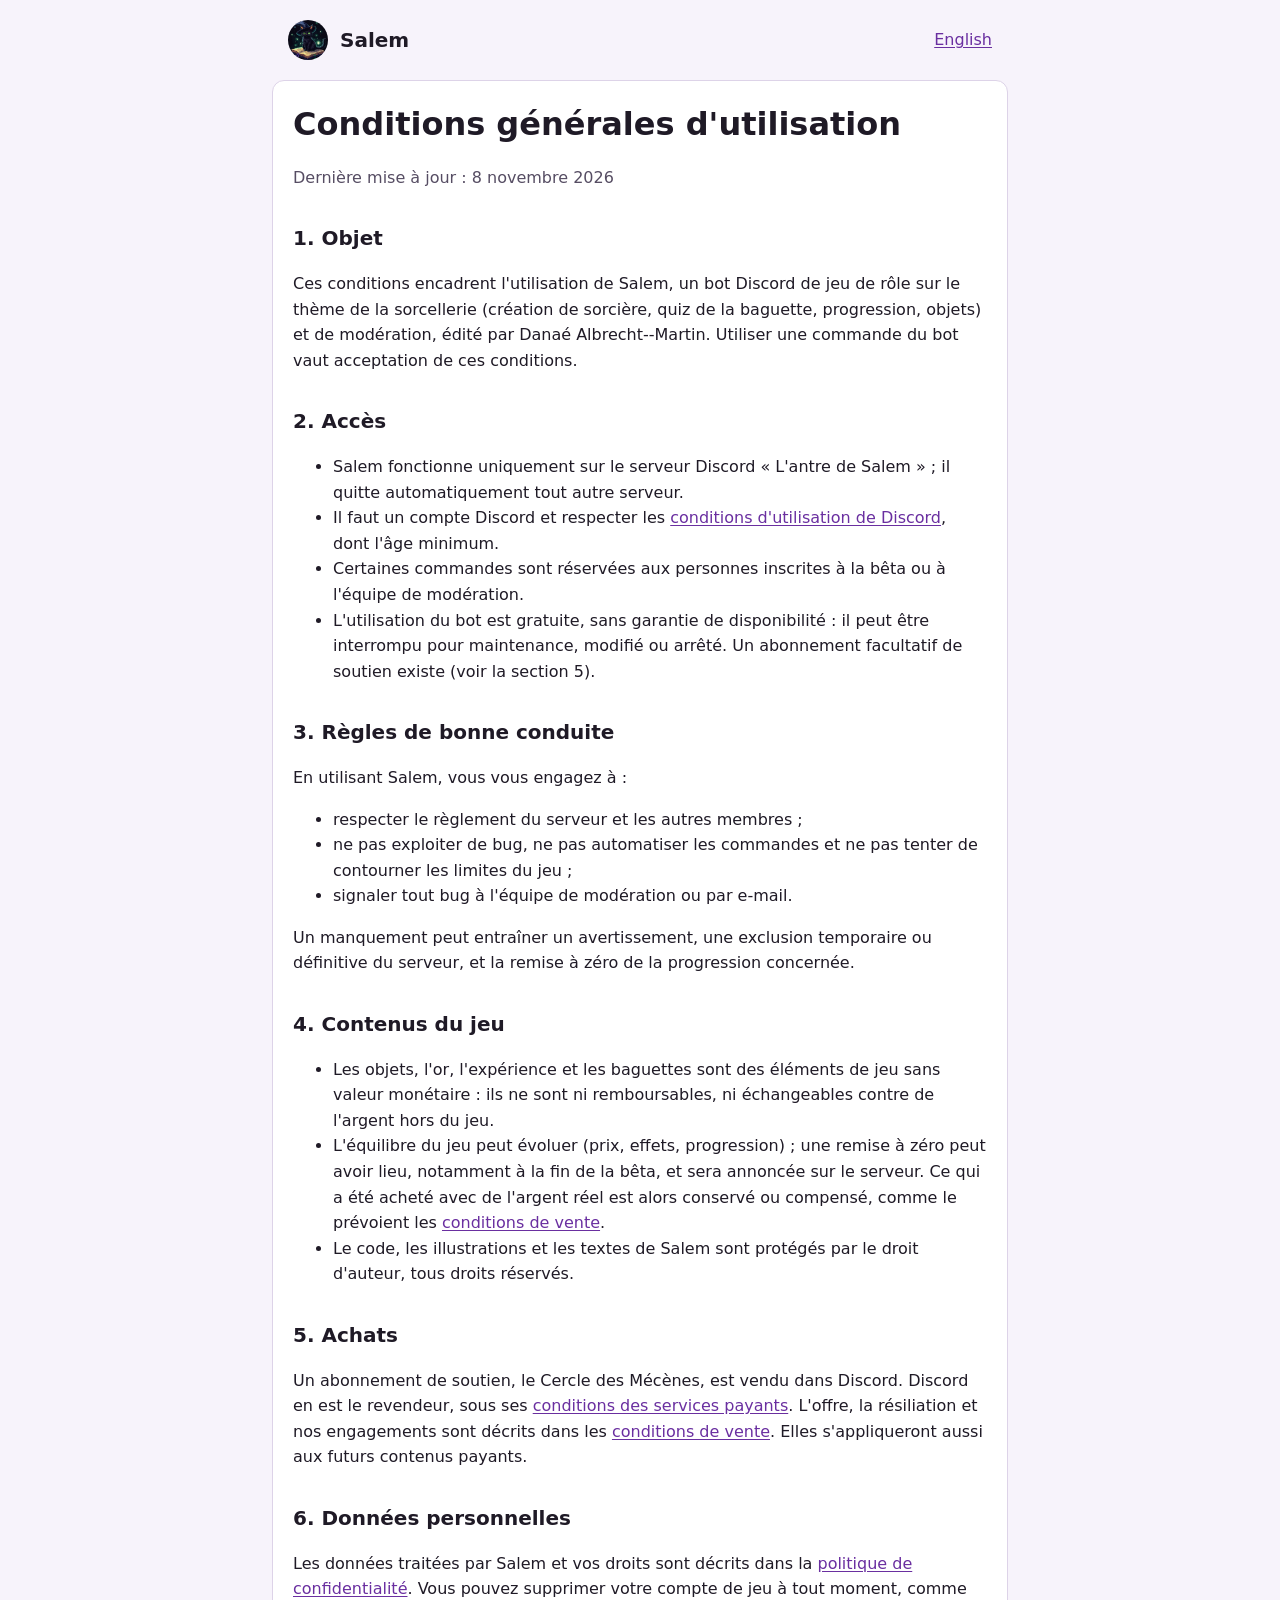
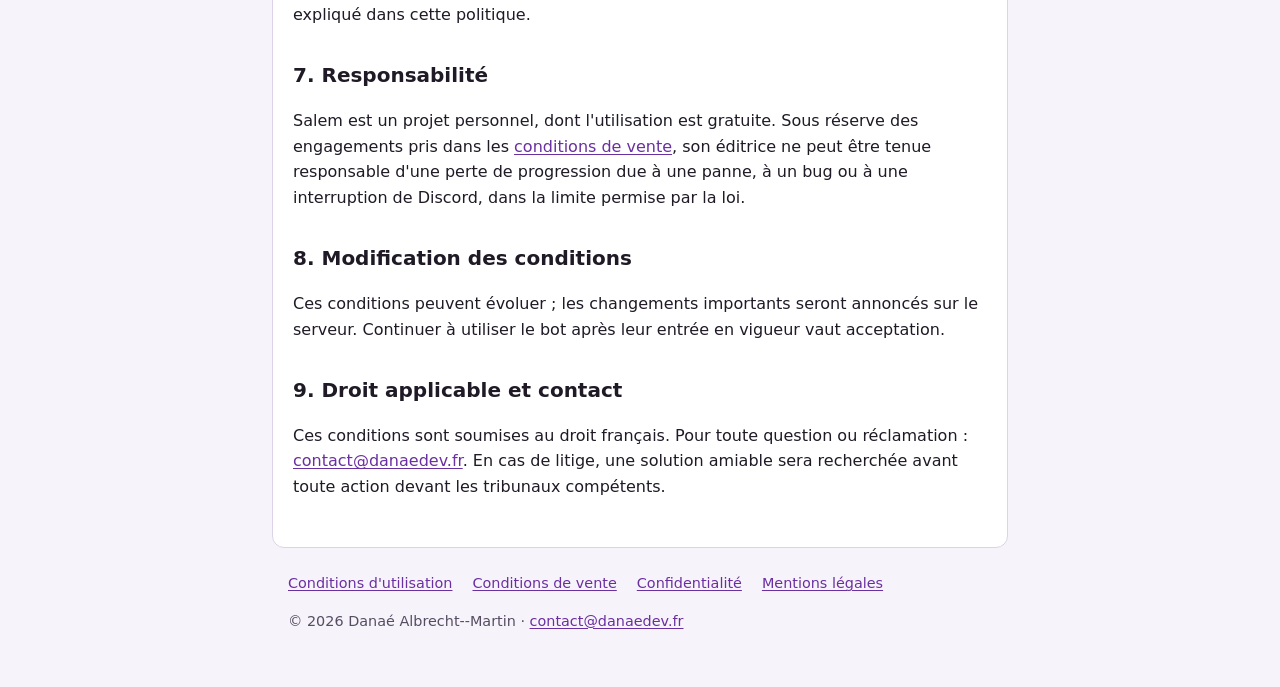
==== SalemBot/cgu.html @ bc53d137 "docs(site): publish the Salem legal pages" ====
<!doctype html>
<html lang="fr">
<head>
  <meta charset="utf-8">
  <meta name="viewport" content="width=device-width, initial-scale=1">
  <title>Conditions d'utilisation · Salem</title>
  <meta name="description" content="Conditions générales d'utilisation de Salem, le bot Discord de jeu de rôle du serveur L'antre de Salem.">
  <link rel="canonical" href="https://dalbrechtmartin.github.io/SalemBot/cgu.html">
  <link rel="alternate" hreflang="fr" href="https://dalbrechtmartin.github.io/SalemBot/cgu.html">
  <link rel="alternate" hreflang="en" href="https://dalbrechtmartin.github.io/SalemBot/en/terms.html">
  <link rel="alternate" hreflang="x-default" href="https://dalbrechtmartin.github.io/SalemBot/cgu.html">
  <link rel="icon" href="favicon.png" type="image/png">
  <link rel="apple-touch-icon" href="apple-touch-icon.png">
  <link rel="stylesheet" href="style.css">
</head>
<body>
  <a class="skip-link" href="#contenu">Aller au contenu</a>
  <header>
    <a class="brand" href="./"><img src="salem.webp" alt="" width="40" height="40">Salem</a>
    <a href="en/terms.html" hreflang="en" lang="en">English</a>
  </header>
  <main id="contenu">
    <h1>Conditions générales d'utilisation</h1>
    <p class="updated">Dernière mise à jour : 8 novembre 2026</p>

    <h2>1. Objet</h2>
    <p>Ces conditions encadrent l'utilisation de Salem, un bot Discord de jeu de rôle sur le thème de la sorcellerie (création de sorcière, quiz de la baguette, progression, objets) et de modération, édité par Danaé Albrecht--Martin. Utiliser une commande du bot vaut acceptation de ces conditions.</p>

    <h2>2. Accès</h2>
    <ul>
      <li>Salem fonctionne uniquement sur le serveur Discord « L'antre de Salem » ; il quitte automatiquement tout autre serveur.</li>
      <li>Il faut un compte Discord et respecter les <a href="https://discord.com/terms">conditions d'utilisation de Discord</a>, dont l'âge minimum.</li>
      <li>Certaines commandes sont réservées aux personnes inscrites à la bêta ou à l'équipe de modération.</li>
      <li>L'utilisation du bot est gratuite, sans garantie de disponibilité : il peut être interrompu pour maintenance, modifié ou arrêté. Un abonnement facultatif de soutien existe (voir la section 5).</li>
    </ul>

    <h2>3. Règles de bonne conduite</h2>
    <p>En utilisant Salem, vous vous engagez à :</p>
    <ul>
      <li>respecter le règlement du serveur et les autres membres ;</li>
      <li>ne pas exploiter de bug, ne pas automatiser les commandes et ne pas tenter de contourner les limites du jeu ;</li>
      <li>signaler tout bug à l'équipe de modération ou par e-mail.</li>
    </ul>
    <p>Un manquement peut entraîner un avertissement, une exclusion temporaire ou définitive du serveur, et la remise à zéro de la progression concernée.</p>

    <h2>4. Contenus du jeu</h2>
    <ul>
      <li>Les objets, l'or, l'expérience et les baguettes sont des éléments de jeu sans valeur monétaire : ils ne sont ni remboursables, ni échangeables contre de l'argent hors du jeu.</li>
      <li>L'équilibre du jeu peut évoluer (prix, effets, progression) ; une remise à zéro peut avoir lieu, notamment à la fin de la bêta, et sera annoncée sur le serveur. Ce qui a été acheté avec de l'argent réel est alors conservé ou compensé, comme le prévoient les <a href="conditions-vente.html">conditions de vente</a>.</li>
      <li>Le code, les illustrations et les textes de Salem sont protégés par le droit d'auteur, tous droits réservés.</li>
    </ul>

    <h2>5. Achats</h2>
    <p>Un abonnement de soutien, le Cercle des Mécènes, est vendu dans Discord. Discord en est le revendeur, sous ses <a href="https://discord.com/terms/paid-services-terms">conditions des services payants</a>. L'offre, la résiliation et nos engagements sont décrits dans les <a href="conditions-vente.html">conditions de vente</a>. Elles s'appliqueront aussi aux futurs contenus payants.</p>

    <h2>6. Données personnelles</h2>
    <p>Les données traitées par Salem et vos droits sont décrits dans la <a href="confidentialite.html">politique de confidentialité</a>. Vous pouvez supprimer votre compte de jeu à tout moment, comme expliqué dans cette politique.</p>

    <h2>7. Responsabilité</h2>
    <p>Salem est un projet personnel, dont l'utilisation est gratuite. Sous réserve des engagements pris dans les <a href="conditions-vente.html">conditions de vente</a>, son éditrice ne peut être tenue responsable d'une perte de progression due à une panne, à un bug ou à une interruption de Discord, dans la limite permise par la loi.</p>

    <h2>8. Modification des conditions</h2>
    <p>Ces conditions peuvent évoluer ; les changements importants seront annoncés sur le serveur. Continuer à utiliser le bot après leur entrée en vigueur vaut acceptation.</p>

    <h2>9. Droit applicable et contact</h2>
    <p>Ces conditions sont soumises au droit français. Pour toute question ou réclamation : <a href="mailto:contact@danaedev.fr">contact@danaedev.fr</a>. En cas de litige, une solution amiable sera recherchée avant toute action devant les tribunaux compétents.</p>
  </main>
  <footer>
    <nav aria-label="Pages légales">
      <ul>
        <li><a href="cgu.html" aria-current="page">Conditions d'utilisation</a></li>
        <li><a href="conditions-vente.html">Conditions de vente</a></li>
        <li><a href="confidentialite.html">Confidentialité</a></li>
        <li><a href="mentions-legales.html">Mentions légales</a></li>
      </ul>
    </nav>
    <p>© 2026 Danaé Albrecht--Martin · <a href="mailto:contact@danaedev.fr">contact@danaedev.fr</a></p>
  </footer>
</body>
</html>
---- SalemBot/style.css ----
:root {
  color-scheme: light dark;
  --bg: #f7f3fb;
  --surface: #ffffff;
  --text: #1f1a26;
  --muted: #564d63;
  --accent: #6a2fa0;
  --border: #ddd3e8;
}

@media (prefers-color-scheme: dark) {
  :root {
    --bg: #15111b;
    --surface: #1e1827;
    --text: #ece6f3;
    --muted: #b9aec7;
    --accent: #c9a2ef;
    --border: #3a3047;
  }
}

* {
  box-sizing: border-box;
}

body {
  margin: 0;
  background: var(--bg);
  color: var(--text);
  font: 1rem/1.6 system-ui, -apple-system, "Segoe UI", Roboto, sans-serif;
}

a {
  color: var(--accent);
  text-underline-offset: 0.15em;
}

a:focus-visible {
  outline: 3px solid var(--accent);
  outline-offset: 2px;
}

.skip-link {
  position: absolute;
  left: -999px;
}

.skip-link:focus {
  left: 1rem;
  top: 1rem;
  background: var(--surface);
  padding: 0.5rem 1rem;
}

header,
main,
footer {
  max-width: 46rem;
  margin: 0 auto;
  padding: 0 1rem;
}

header {
  display: flex;
  align-items: center;
  justify-content: space-between;
  gap: 1rem;
  padding-block: 1.25rem;
}

.brand {
  display: flex;
  align-items: center;
  gap: 0.75rem;
  color: var(--text);
  font-weight: 700;
  font-size: 1.25rem;
  text-decoration: none;
}

.brand img {
  border-radius: 50%;
}

main {
  width: calc(100% - 2rem);
  background: var(--surface);
  border: 1px solid var(--border);
  border-radius: 0.75rem;
  padding: 1.5rem 1.25rem 2rem;
}

h1 {
  margin-top: 0;
  line-height: 1.2;
}

h2 {
  margin-top: 2rem;
  font-size: 1.25rem;
}

.updated {
  color: var(--muted);
}

table {
  width: 100%;
  border-collapse: collapse;
  font-size: 0.95rem;
}

.table-wrap {
  overflow-x: auto;
}

th,
td {
  border: 1px solid var(--border);
  padding: 0.5rem;
  text-align: left;
  vertical-align: top;
}

footer {
  padding-block: 1.5rem 2.5rem;
  color: var(--muted);
  font-size: 0.9rem;
}

footer nav ul {
  display: flex;
  flex-wrap: wrap;
  gap: 0.25rem 1.25rem;
  list-style: none;
  margin: 0 0 0.5rem;
  padding: 0;
}
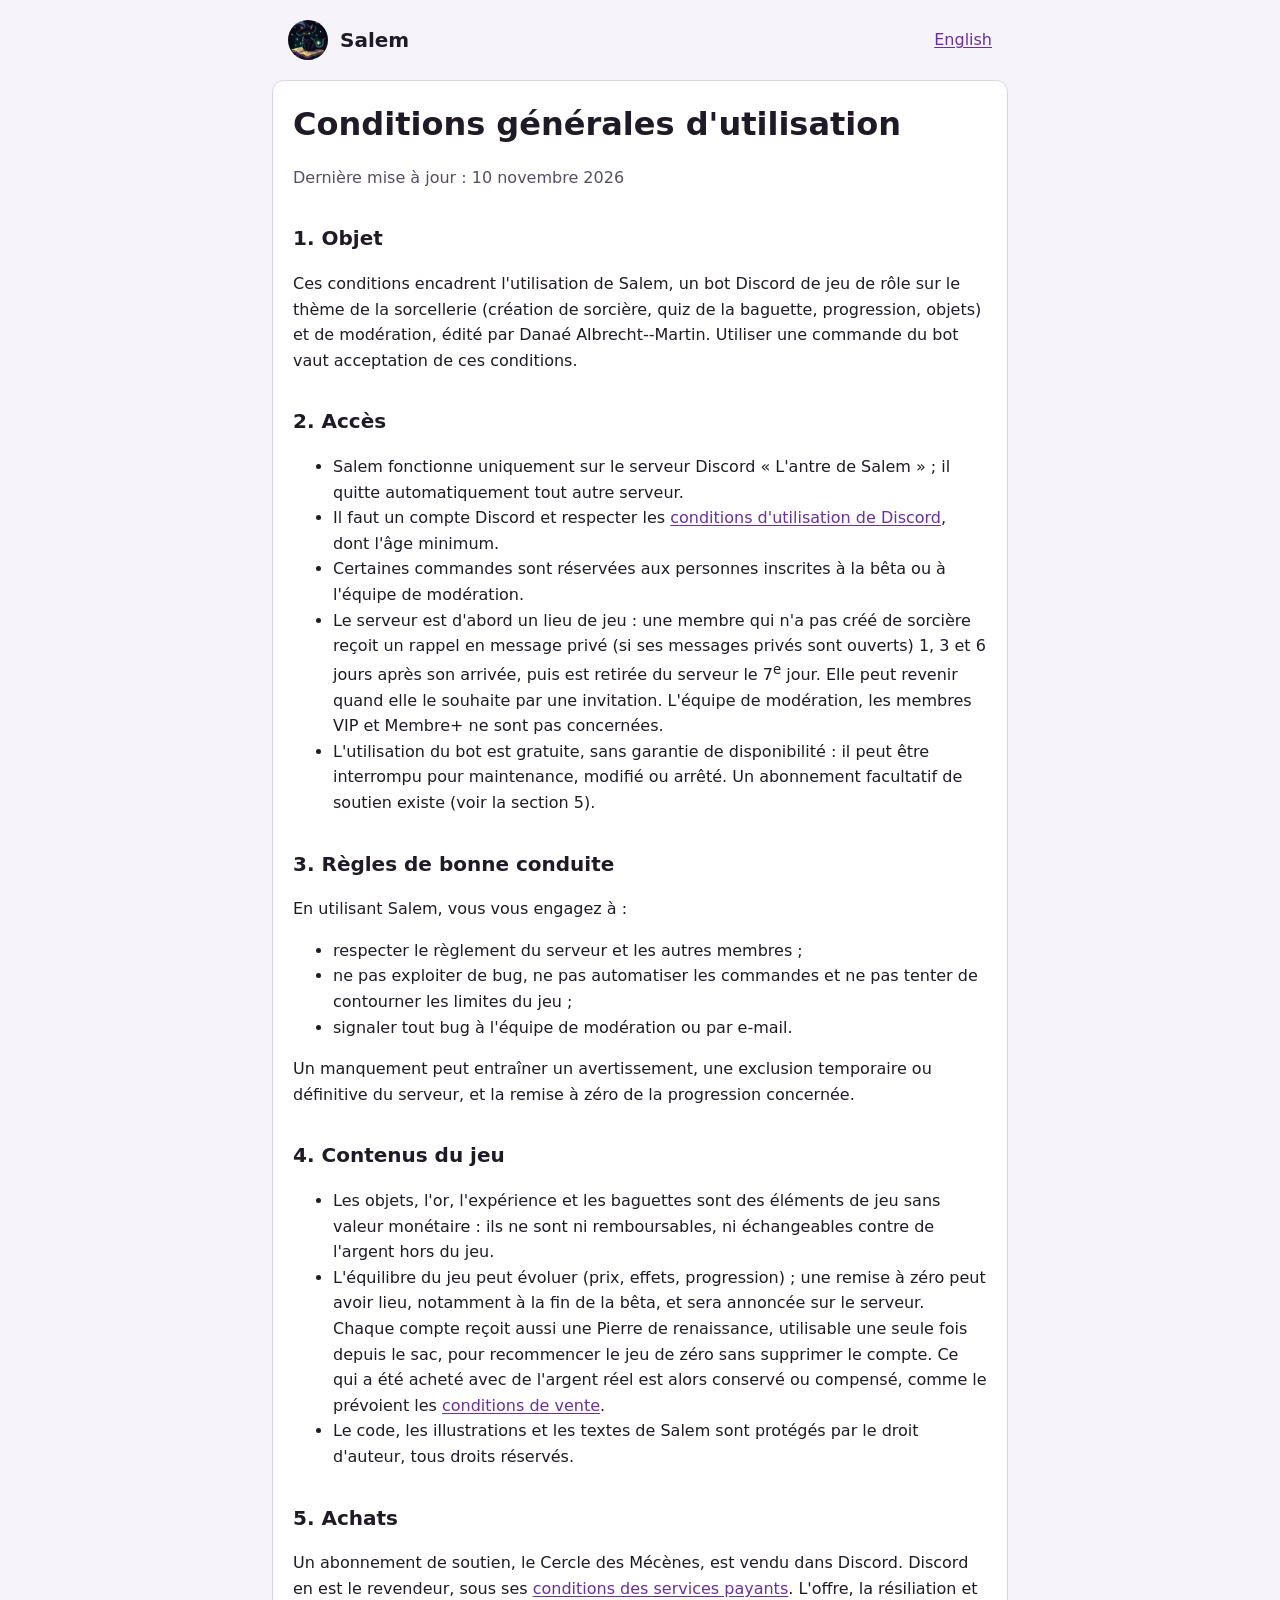
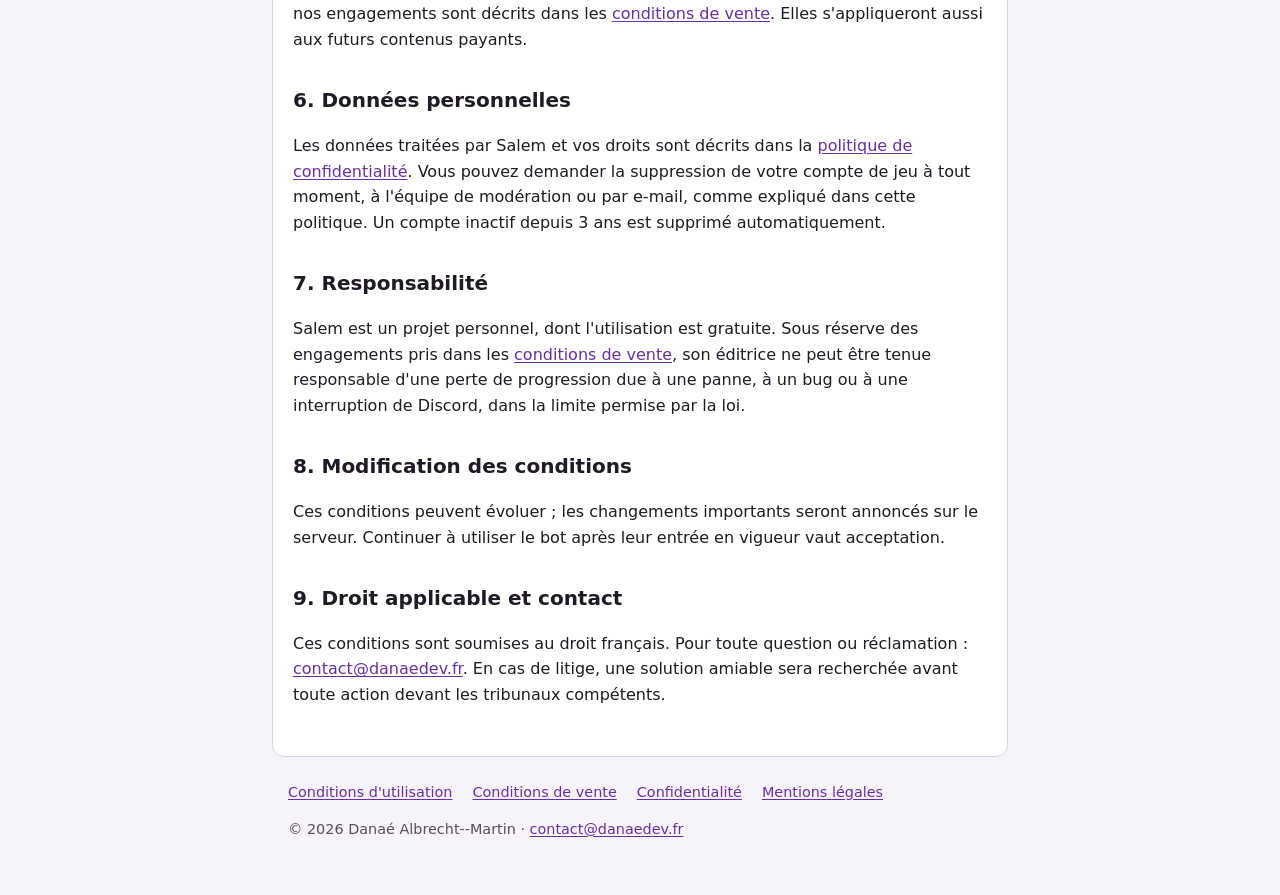
==== commit f8f26423: "docs(terms): match the terms of use to version 0.6" ====
--- a/SalemBot/cgu.html
+++ b/SalemBot/cgu.html
@@ -21,7 +21,7 @@
   </header>
   <main id="contenu">
     <h1>Conditions générales d'utilisation</h1>
-    <p class="updated">Dernière mise à jour : 8 novembre 2026</p>
+    <p class="updated">Dernière mise à jour : 10 novembre 2026</p>
 
     <h2>1. Objet</h2>
     <p>Ces conditions encadrent l'utilisation de Salem, un bot Discord de jeu de rôle sur le thème de la sorcellerie (création de sorcière, quiz de la baguette, progression, objets) et de modération, édité par Danaé Albrecht--Martin. Utiliser une commande du bot vaut acceptation de ces conditions.</p>
@@ -31,6 +31,7 @@
       <li>Salem fonctionne uniquement sur le serveur Discord « L'antre de Salem » ; il quitte automatiquement tout autre serveur.</li>
       <li>Il faut un compte Discord et respecter les <a href="https://discord.com/terms">conditions d'utilisation de Discord</a>, dont l'âge minimum.</li>
       <li>Certaines commandes sont réservées aux personnes inscrites à la bêta ou à l'équipe de modération.</li>
+      <li>Le serveur est d'abord un lieu de jeu : une membre qui n'a pas créé de sorcière reçoit un rappel en message privé (si ses messages privés sont ouverts) 1, 3 et 6 jours après son arrivée, puis est retirée du serveur le 7<sup>e</sup> jour. Elle peut revenir quand elle le souhaite par une invitation. L'équipe de modération, les membres VIP et Membre+ ne sont pas concernées.</li>
       <li>L'utilisation du bot est gratuite, sans garantie de disponibilité : il peut être interrompu pour maintenance, modifié ou arrêté. Un abonnement facultatif de soutien existe (voir la section 5).</li>
     </ul>
 
@@ -46,7 +47,7 @@
     <h2>4. Contenus du jeu</h2>
     <ul>
       <li>Les objets, l'or, l'expérience et les baguettes sont des éléments de jeu sans valeur monétaire : ils ne sont ni remboursables, ni échangeables contre de l'argent hors du jeu.</li>
-      <li>L'équilibre du jeu peut évoluer (prix, effets, progression) ; une remise à zéro peut avoir lieu, notamment à la fin de la bêta, et sera annoncée sur le serveur. Ce qui a été acheté avec de l'argent réel est alors conservé ou compensé, comme le prévoient les <a href="conditions-vente.html">conditions de vente</a>.</li>
+      <li>L'équilibre du jeu peut évoluer (prix, effets, progression) ; une remise à zéro peut avoir lieu, notamment à la fin de la bêta, et sera annoncée sur le serveur. Chaque compte reçoit aussi une Pierre de renaissance, utilisable une seule fois depuis le sac, pour recommencer le jeu de zéro sans supprimer le compte. Ce qui a été acheté avec de l'argent réel est alors conservé ou compensé, comme le prévoient les <a href="conditions-vente.html">conditions de vente</a>.</li>
       <li>Le code, les illustrations et les textes de Salem sont protégés par le droit d'auteur, tous droits réservés.</li>
     </ul>
 
@@ -54,7 +55,7 @@
     <p>Un abonnement de soutien, le Cercle des Mécènes, est vendu dans Discord. Discord en est le revendeur, sous ses <a href="https://discord.com/terms/paid-services-terms">conditions des services payants</a>. L'offre, la résiliation et nos engagements sont décrits dans les <a href="conditions-vente.html">conditions de vente</a>. Elles s'appliqueront aussi aux futurs contenus payants.</p>
 
     <h2>6. Données personnelles</h2>
-    <p>Les données traitées par Salem et vos droits sont décrits dans la <a href="confidentialite.html">politique de confidentialité</a>. Vous pouvez supprimer votre compte de jeu à tout moment, comme expliqué dans cette politique.</p>
+    <p>Les données traitées par Salem et vos droits sont décrits dans la <a href="confidentialite.html">politique de confidentialité</a>. Vous pouvez demander la suppression de votre compte de jeu à tout moment, à l'équipe de modération ou par e-mail, comme expliqué dans cette politique. Un compte inactif depuis 3 ans est supprimé automatiquement.</p>
 
     <h2>7. Responsabilité</h2>
     <p>Salem est un projet personnel, dont l'utilisation est gratuite. Sous réserve des engagements pris dans les <a href="conditions-vente.html">conditions de vente</a>, son éditrice ne peut être tenue responsable d'une perte de progression due à une panne, à un bug ou à une interruption de Discord, dans la limite permise par la loi.</p>
